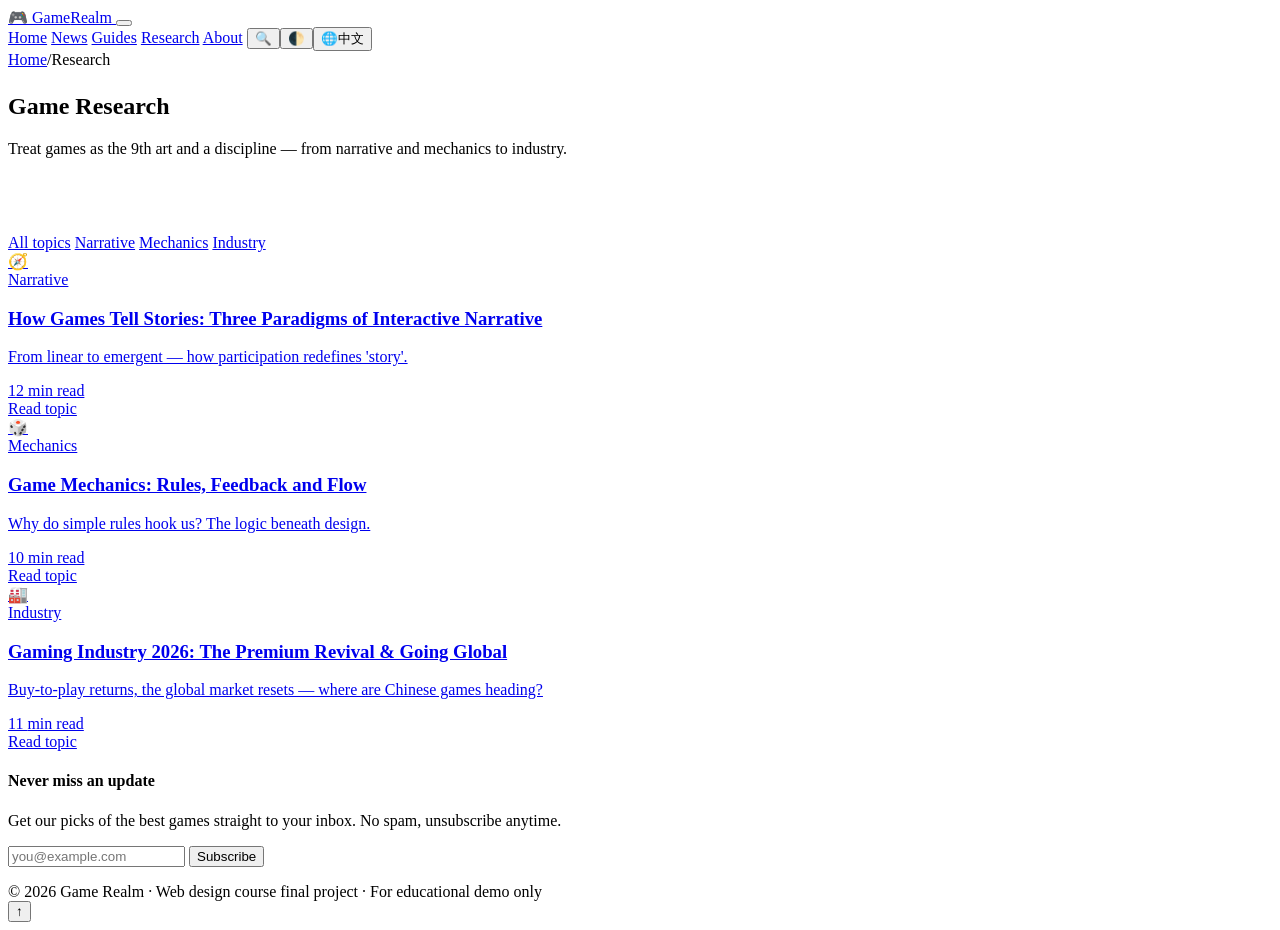
==== research/index.html @ 612303a9 "Add Research channel home and narrative essay" ====
<!DOCTYPE html>
<html lang="en">
<head>
  <meta charset="UTF-8">
  <meta name="viewport" content="width=device-width, initial-scale=1.0">
  <title>Game Research — Game Realm</title>
  <link rel="stylesheet" href="../css/style.css">
</head>
<body>

  <header class="site-header">
    <div class="nav-inner">
      <a href="../index.html" class="logo">
        <span class="logo-mark">🎮</span>
        <span class="logo-text">Game<span>Realm</span></span>
      </a>
      <button class="nav-toggle" aria-label="Open menu"><span></span><span></span><span></span></button>
      <nav class="nav-menu">
        <a href="../index.html" data-i18n="nav.home">Home</a>
        <a href="../news/index.html" data-i18n="nav.news">News</a>
        <a href="../guides/index.html" data-i18n="nav.guides">Guides</a>
        <a href="index.html" class="active" data-i18n="nav.research">Research</a>
        <a href="../about.html" data-i18n="nav.about">About</a>
        <button class="lang-toggle" type="button"><span class="globe">🌐</span><span class="label">中文</span></button>
      </nav>
    </div>
  </header>

  <section class="hero" style="padding-bottom:50px;">
    <div class="container">
      <div class="breadcrumb" style="padding:0;text-align:left;">
        <a href="../index.html" data-i18n="nav.home">Home</a><span class="sep">/</span><span data-i18n="nav.research">Research</span>
      </div>
      <h1 style="margin-top:24px;" data-i18n="research.eyebrow">Game Research</h1>
      <p class="lead" data-i18n="research.lead">Treat games as the 9th art and a discipline — from narrative and mechanics to industry.</p>
    </div>
  </section>

  <section class="section" style="padding-top:10px;">
    <div class="container">
      <div class="cat-chips reveal">
        <a href="index.html" class="active" data-i18n="research.chip_all">All topics</a>
        <a href="research-narrative.html" data-i18n="research.chip_narr">Narrative</a>
        <a href="research-mechanics.html" data-i18n="research.chip_mech">Mechanics</a>
        <a href="research-industry.html" data-i18n="research.chip_ind">Industry</a>
      </div>

      <div class="grid">
        <a class="card reveal" href="research-narrative.html">
          <div class="card-thumb t-gold">🧭</div>
          <div class="card-body">
            <span class="card-tag tag-gold" data-i18n="home.r1_tag">Narrative</span>
            <h3 data-i18n="home.r1_t">How Games Tell Stories: Three Paradigms of Interactive Narrative</h3>
            <p data-i18n="home.r1_d">From linear to emergent — how participation redefines 'story'.</p>
            <div class="card-meta"><span>12 <span data-i18n="research.minread">min read</span></span></div>
            <span class="card-more" data-i18n="research.read">Read topic</span>
          </div>
        </a>

        <a class="card reveal" href="research-mechanics.html">
          <div class="card-thumb t-cyan">🎲</div>
          <div class="card-body">
            <span class="card-tag" data-i18n="home.r2_tag">Mechanics</span>
            <h3 data-i18n="home.r2_t">Game Mechanics: Rules, Feedback and Flow</h3>
            <p data-i18n="home.r2_d">Why do simple rules hook us? The logic beneath design.</p>
            <div class="card-meta"><span>10 <span data-i18n="research.minread">min read</span></span></div>
            <span class="card-more" data-i18n="research.read">Read topic</span>
          </div>
        </a>

        <a class="card reveal" href="research-industry.html">
          <div class="card-thumb t-purple">🏭</div>
          <div class="card-body">
            <span class="card-tag tag-purple" data-i18n="home.r3_tag">Industry</span>
            <h3 data-i18n="home.r3_t">Gaming Industry 2026: The Premium Revival & Going Global</h3>
            <p data-i18n="home.r3_d">Buy-to-play returns, the global market resets — where are Chinese games heading?</p>
            <div class="card-meta"><span>11 <span data-i18n="research.minread">min read</span></span></div>
            <span class="card-more" data-i18n="research.read">Read topic</span>
          </div>
        </a>
      </div>
    </div>
  </section>

  <footer class="site-footer">
    <div class="container">
      <div class="subscribe-box">
        <h4 data-i18n="sub.title">Never miss an update</h4>
        <p data-i18n="sub.desc">Get our picks of the best games straight to your inbox. No spam, unsubscribe anytime.</p>
        <form class="subscribe-form" novalidate>
          <input class="sub-email" type="email" data-i18n-ph="sub.ph" placeholder="you@example.com" aria-label="Email">
          <button class="btn btn-primary sub-btn" type="submit" data-i18n="sub.btn">Subscribe</button>
        </form>
        <p class="sub-msg"></p>
      </div>
      <div class="footer-bottom">© <span id="year">2026</span> Game Realm<span data-i18n="foot.copy_suffix_short"></span></div>
    </div>
  </footer>

  <button id="backTop" aria-label="Back to top">↑</button>
  <script src="../js/i18n.js"></script>
  <script src="../js/search.js"></script>
  <script src="../js/main.js"></script>
</body>
</html>
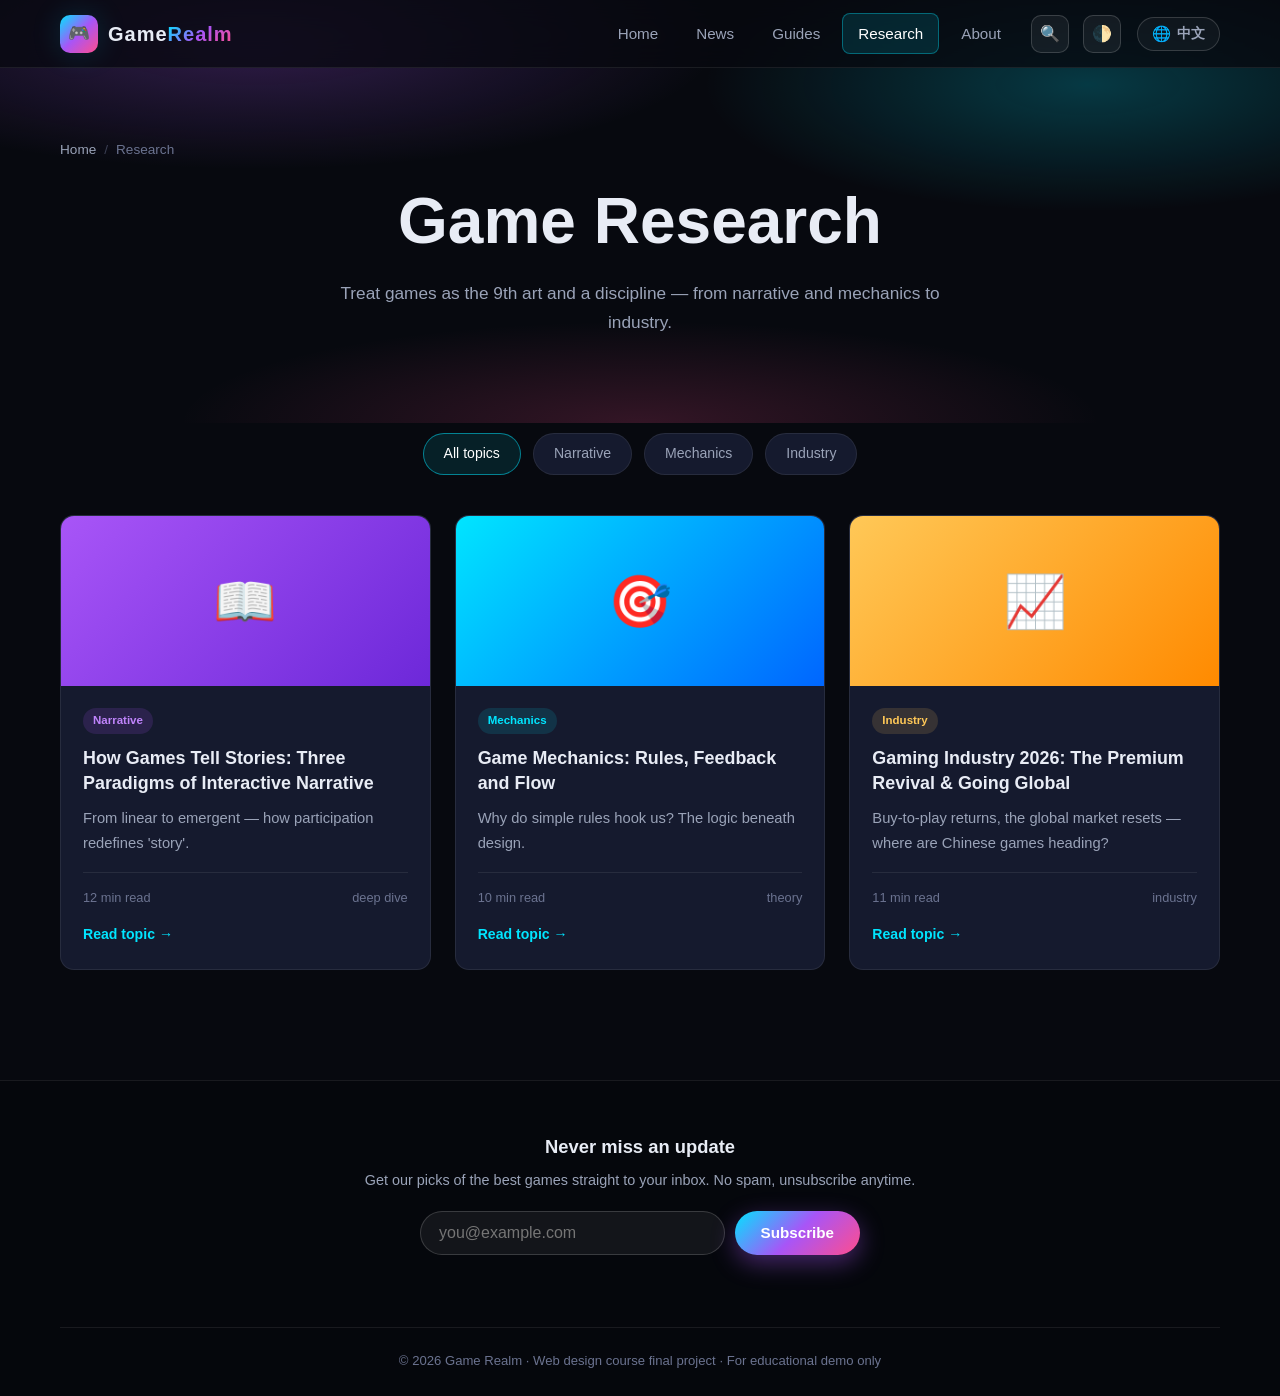
==== commit 558437d6: "Sync guides and research index to exact local copies" ====
--- a/research/index.html
+++ b/research/index.html
@@ -32,7 +32,7 @@
         <a href="../index.html" data-i18n="nav.home">Home</a><span class="sep">/</span><span data-i18n="nav.research">Research</span>
       </div>
       <h1 style="margin-top:24px;" data-i18n="research.eyebrow">Game Research</h1>
-      <p class="lead" data-i18n="research.lead">Treat games as the 9th art and a discipline — from narrative and mechanics to industry.</p>
+      <p class="lead" data-i18n="research.lead">Treat games as the 9th art and a discipline...</p>
     </div>
   </section>
 
@@ -47,34 +47,34 @@
 
       <div class="grid">
         <a class="card reveal" href="research-narrative.html">
-          <div class="card-thumb t-gold">🧭</div>
+          <div class="card-thumb t-purple">📖</div>
           <div class="card-body">
-            <span class="card-tag tag-gold" data-i18n="home.r1_tag">Narrative</span>
-            <h3 data-i18n="home.r1_t">How Games Tell Stories: Three Paradigms of Interactive Narrative</h3>
+            <span class="card-tag tag-purple" data-i18n="home.r1_tag">Narrative</span>
+            <h3 data-i18n="home.r1_t">How Games Tell Stories: Three Paradigms</h3>
             <p data-i18n="home.r1_d">From linear to emergent — how participation redefines 'story'.</p>
-            <div class="card-meta"><span>12 <span data-i18n="research.minread">min read</span></span></div>
+            <div class="card-meta"><span data-i18n="rNarr.meta_v">12 min read</span><span data-i18n="research.deep">deep dive</span></div>
             <span class="card-more" data-i18n="research.read">Read topic</span>
           </div>
         </a>
 
         <a class="card reveal" href="research-mechanics.html">
-          <div class="card-thumb t-cyan">🎲</div>
+          <div class="card-thumb t-cyan">🎯</div>
           <div class="card-body">
             <span class="card-tag" data-i18n="home.r2_tag">Mechanics</span>
             <h3 data-i18n="home.r2_t">Game Mechanics: Rules, Feedback and Flow</h3>
             <p data-i18n="home.r2_d">Why do simple rules hook us? The logic beneath design.</p>
-            <div class="card-meta"><span>10 <span data-i18n="research.minread">min read</span></span></div>
+            <div class="card-meta"><span data-i18n="rMech.meta_v">10 min read</span><span data-i18n="research.theory">theory</span></div>
             <span class="card-more" data-i18n="research.read">Read topic</span>
           </div>
         </a>
 
         <a class="card reveal" href="research-industry.html">
-          <div class="card-thumb t-purple">🏭</div>
+          <div class="card-thumb t-gold">📈</div>
           <div class="card-body">
-            <span class="card-tag tag-purple" data-i18n="home.r3_tag">Industry</span>
-            <h3 data-i18n="home.r3_t">Gaming Industry 2026: The Premium Revival & Going Global</h3>
-            <p data-i18n="home.r3_d">Buy-to-play returns, the global market resets — where are Chinese games heading?</p>
-            <div class="card-meta"><span>11 <span data-i18n="research.minread">min read</span></span></div>
+            <span class="card-tag tag-gold" data-i18n="home.r3_tag">Industry</span>
+            <h3 data-i18n="home.r3_t">Gaming Industry 2026: Premium Revival & Going Global</h3>
+            <p data-i18n="home.r3_d">Buy-to-play returns — where are Chinese games heading?</p>
+            <div class="card-meta"><span data-i18n="rInd.meta_v">11 min read</span><span data-i18n="research.industry_l">industry</span></div>
             <span class="card-more" data-i18n="research.read">Read topic</span>
           </div>
         </a>
--- a/css/style.css
+++ b/css/style.css
@@ -0,0 +1,825 @@
+/* ============================================================
+   游戏天地 Game Realm — 全站共享样式
+   设计风格：深色游戏风 + 霓虹渐变 + 玻璃拟态
+   响应式断点：768px（平板）/ 1024px（桌面）
+   ============================================================ */
+
+/* ---------- 设计变量 ---------- */
+:root {
+  --bg-darkest: #07090f;
+  --bg-dark: #0d1120;
+  --bg-card: #151a2e;
+  --bg-card-hover: #1c2240;
+  --border: rgba(255, 255, 255, 0.08);
+  --border-bright: rgba(255, 255, 255, 0.16);
+
+  --text-main: #e8ecf5;
+  --text-sub: #9aa3b8;
+  --text-dim: #6b7390;
+
+  --neon-cyan: #00e5ff;
+  --neon-purple: #a855f7;
+  --neon-pink: #ff4d8d;
+  --neon-gold: #ffc857;
+
+  --gradient-main: linear-gradient(135deg, #00e5ff 0%, #a855f7 50%, #ff4d8d 100%);
+  --gradient-cyan: linear-gradient(135deg, #00e5ff, #0066ff);
+  --gradient-purple: linear-gradient(135deg, #a855f7, #6d28d9);
+  --gradient-pink: linear-gradient(135deg, #ff4d8d, #b026ff);
+
+  --radius-sm: 8px;
+  --radius-md: 14px;
+  --radius-lg: 22px;
+
+  --shadow-glow: 0 0 30px rgba(0, 229, 255, 0.15);
+  --shadow-card: 0 10px 30px rgba(0, 0, 0, 0.4);
+
+  --header-h: 68px;
+  --max-w: 1200px;
+}
+
+/* ---------- 基础重置 ---------- */
+* { margin: 0; padding: 0; box-sizing: border-box; }
+
+html { scroll-behavior: smooth; scroll-padding-top: calc(var(--header-h) + 16px); }
+
+body {
+  font-family: "PingFang SC", "Microsoft YaHei", "Segoe UI", "Helvetica Neue", Arial, sans-serif;
+  background: var(--bg-darkest);
+  color: var(--text-main);
+  line-height: 1.7;
+  min-height: 100vh;
+  overflow-x: hidden;
+}
+
+a { color: inherit; text-decoration: none; transition: color .25s ease; }
+a:hover { color: var(--neon-cyan); }
+
+img { max-width: 100%; display: block; }
+
+ul { list-style: none; }
+
+.container {
+  width: 100%;
+  max-width: var(--max-w);
+  margin: 0 auto;
+  padding: 0 20px;
+}
+
+/* ---------- 顶部导航 ---------- */
+.site-header {
+  position: fixed;
+  top: 0; left: 0; right: 0;
+  height: var(--header-h);
+  z-index: 1000;
+  background: rgba(7, 9, 15, 0.75);
+  backdrop-filter: blur(14px);
+  -webkit-backdrop-filter: blur(14px);
+  border-bottom: 1px solid var(--border);
+  transition: background .3s ease;
+}
+
+.nav-inner {
+  max-width: var(--max-w);
+  margin: 0 auto;
+  padding: 0 20px;
+  height: 100%;
+  display: flex;
+  align-items: center;
+  justify-content: space-between;
+}
+
+.logo {
+  display: flex;
+  align-items: center;
+  gap: 10px;
+  font-size: 1.25rem;
+  font-weight: 800;
+  letter-spacing: 1px;
+}
+.logo-mark {
+  width: 38px; height: 38px;
+  border-radius: 10px;
+  background: var(--gradient-main);
+  display: grid;
+  place-items: center;
+  font-size: 1.1rem;
+  color: #fff;
+  box-shadow: var(--shadow-glow);
+}
+.logo-text span {
+  background: var(--gradient-main);
+  -webkit-background-clip: text;
+  background-clip: text;
+  -webkit-text-fill-color: transparent;
+}
+
+.nav-menu {
+  display: flex;
+  align-items: center;
+  gap: 6px;
+}
+.nav-menu a {
+  padding: 8px 16px;
+  border-radius: 8px;
+  font-size: .95rem;
+  color: var(--text-sub);
+  font-weight: 500;
+}
+.nav-menu a:hover { color: var(--text-main); background: rgba(255,255,255,.06); }
+.nav-menu a.active {
+  color: #fff;
+  background: rgba(0, 229, 255, .12);
+  box-shadow: inset 0 0 0 1px rgba(0,229,255,.35);
+}
+
+/* 语言切换按钮 */
+.lang-toggle {
+  display: inline-flex;
+  align-items: center;
+  gap: 6px;
+  margin-left: 10px;
+  padding: 7px 14px;
+  border-radius: 999px;
+  border: 1px solid var(--border-bright);
+  background: rgba(255,255,255,.04);
+  color: var(--text-sub);
+  font-size: .85rem;
+  font-weight: 600;
+  cursor: pointer;
+  transition: all .25s ease;
+  white-space: nowrap;
+}
+.lang-toggle:hover {
+  color: #fff;
+  border-color: rgba(0,229,255,.5);
+  background: rgba(0,229,255,.1);
+}
+.lang-toggle .globe { font-size: .95rem; }
+
+/* 汉堡按钮（移动端） */
+.nav-toggle {
+  display: none;
+  flex-direction: column;
+  gap: 5px;
+  background: none;
+  border: 0;
+  cursor: pointer;
+  padding: 8px;
+}
+.nav-toggle span {
+  width: 24px; height: 2px;
+  background: var(--text-main);
+  border-radius: 2px;
+  transition: transform .3s, opacity .3s;
+}
+.nav-toggle.open span:nth-child(1) { transform: translateY(7px) rotate(45deg); }
+.nav-toggle.open span:nth-child(2) { opacity: 0; }
+.nav-toggle.open span:nth-child(3) { transform: translateY(-7px) rotate(-45deg); }
+
+/* ---------- Hero 区 ---------- */
+.hero {
+  position: relative;
+  padding: calc(var(--header-h) + 70px) 0 90px;
+  text-align: center;
+  overflow: hidden;
+}
+.hero::before {
+  content: "";
+  position: absolute;
+  inset: 0;
+  background:
+    radial-gradient(ellipse 60% 50% at 20% 10%, rgba(168,85,247,.25), transparent 60%),
+    radial-gradient(ellipse 50% 50% at 85% 20%, rgba(0,229,255,.22), transparent 60%),
+    radial-gradient(ellipse 60% 40% at 50% 100%, rgba(255,77,141,.18), transparent 60%);
+  pointer-events: none;
+}
+.hero .container { position: relative; z-index: 1; }
+
+.hero-badge {
+  display: inline-block;
+  padding: 6px 16px;
+  border: 1px solid rgba(0,229,255,.4);
+  border-radius: 999px;
+  font-size: .82rem;
+  color: var(--neon-cyan);
+  margin-bottom: 22px;
+  background: rgba(0,229,255,.06);
+}
+.hero h1 {
+  font-size: clamp(2.2rem, 6vw, 4rem);
+  font-weight: 900;
+  line-height: 1.15;
+  margin-bottom: 20px;
+}
+.hero h1 .gradient-text {
+  background: var(--gradient-main);
+  -webkit-background-clip: text;
+  background-clip: text;
+  -webkit-text-fill-color: transparent;
+}
+.hero p.lead {
+  max-width: 640px;
+  margin: 0 auto 36px;
+  color: var(--text-sub);
+  font-size: 1.08rem;
+}
+
+.btn {
+  display: inline-block;
+  padding: 13px 32px;
+  border-radius: 999px;
+  font-weight: 700;
+  font-size: .95rem;
+  cursor: pointer;
+  border: 0;
+  transition: transform .25s ease, box-shadow .25s ease;
+}
+.btn:hover { transform: translateY(-2px); }
+.btn-primary {
+  background: var(--gradient-main);
+  color: #fff;
+  box-shadow: 0 8px 24px rgba(168,85,247,.4);
+}
+.btn-ghost {
+  background: transparent;
+  color: var(--text-main);
+  box-shadow: inset 0 0 0 1px var(--border-bright);
+}
+.btn-ghost:hover { background: rgba(255,255,255,.06); }
+.hero .btn { margin: 0 8px; }
+
+/* ---------- 通用区块 ---------- */
+.section { padding: 70px 0; }
+.section-alt { background: var(--bg-dark); }
+
+.section-head {
+  text-align: center;
+  margin-bottom: 46px;
+}
+.section-head .eyebrow {
+  color: var(--neon-cyan);
+  font-size: .85rem;
+  letter-spacing: 3px;
+  text-transform: uppercase;
+  font-weight: 700;
+}
+.section-head h2 {
+  font-size: clamp(1.6rem, 3.5vw, 2.4rem);
+  margin: 8px 0 12px;
+  font-weight: 800;
+}
+.section-head p { color: var(--text-sub); max-width: 620px; margin: 0 auto; }
+
+/* ---------- 卡片网格 ---------- */
+.grid {
+  display: grid;
+  gap: 24px;
+  grid-template-columns: repeat(3, 1fr);
+}
+.grid-2 { grid-template-columns: repeat(2, 1fr); }
+
+.card {
+  background: var(--bg-card);
+  border: 1px solid var(--border);
+  border-radius: var(--radius-md);
+  overflow: hidden;
+  transition: transform .3s ease, border-color .3s ease, box-shadow .3s ease;
+  display: flex;
+  flex-direction: column;
+}
+.card:hover {
+  transform: translateY(-6px);
+  border-color: rgba(0,229,255,.4);
+  box-shadow: var(--shadow-card), var(--shadow-glow);
+}
+
+.card-thumb {
+  height: 170px;
+  display: grid;
+  place-items: center;
+  font-size: 3.2rem;
+  position: relative;
+  overflow: hidden;
+}
+.card-thumb.t-cyan { background: var(--gradient-cyan); }
+.card-thumb.t-purple { background: var(--gradient-purple); }
+.card-thumb.t-pink { background: var(--gradient-pink); }
+.card-thumb.t-gold { background: linear-gradient(135deg, #ffc857, #ff8a00); }
+.card-thumb.t-green { background: linear-gradient(135deg, #22c55e, #0e9f6e); }
+.card-thumb.t-blue { background: linear-gradient(135deg, #3b82f6, #1e40af); }
+
+.card-body { padding: 22px; flex: 1; display: flex; flex-direction: column; }
+.card-tag {
+  display: inline-block;
+  font-size: .72rem;
+  padding: 3px 10px;
+  border-radius: 999px;
+  background: rgba(0,229,255,.12);
+  color: var(--neon-cyan);
+  margin-bottom: 12px;
+  width: fit-content;
+  font-weight: 600;
+}
+.card-tag.tag-pink { background: rgba(255,77,141,.12); color: var(--neon-pink); }
+.card-tag.tag-purple { background: rgba(168,85,247,.15); color: #c084fc; }
+.card-tag.tag-gold { background: rgba(255,200,87,.14); color: var(--neon-gold); }
+
+.card-body h3 { font-size: 1.12rem; margin-bottom: 10px; line-height: 1.4; }
+.card-body p { color: var(--text-sub); font-size: .92rem; flex: 1; }
+.card-meta {
+  margin-top: 16px;
+  padding-top: 14px;
+  border-top: 1px solid var(--border);
+  display: flex;
+  justify-content: space-between;
+  font-size: .8rem;
+  color: var(--text-dim);
+}
+.card-more {
+  margin-top: 14px;
+  font-size: .88rem;
+  font-weight: 700;
+  color: var(--neon-cyan);
+}
+.card-more::after { content: " →"; transition: margin-left .25s; }
+.card:hover .card-more::after { margin-left: 5px; }
+
+/* ---------- 面包屑 ---------- */
+.breadcrumb {
+  padding: calc(var(--header-h) + 28px) 0 0;
+  font-size: .85rem;
+  color: var(--text-dim);
+}
+.breadcrumb a { color: var(--text-sub); }
+.breadcrumb a:hover { color: var(--neon-cyan); }
+.breadcrumb .sep { margin: 0 8px; opacity: .5; }
+
+/* ---------- 文章页 ---------- */
+.article-hero {
+  padding: 30px 0 40px;
+}
+.article-hero .thumb-big {
+  height: 280px;
+  border-radius: var(--radius-lg);
+  display: grid;
+  place-items: center;
+  font-size: 5.5rem;
+  margin-bottom: 30px;
+  box-shadow: var(--shadow-card);
+}
+.article-hero h1 {
+  font-size: clamp(1.7rem, 4vw, 2.6rem);
+  line-height: 1.25;
+  margin-bottom: 16px;
+}
+.article-meta {
+  display: flex;
+  flex-wrap: wrap;
+  gap: 18px;
+  color: var(--text-dim);
+  font-size: .88rem;
+  margin-bottom: 10px;
+}
+.article-meta .dot { color: var(--neon-cyan); }
+
+.article-body {
+  max-width: 820px;
+  margin: 0 auto;
+  padding-bottom: 60px;
+}
+.article-body h2 {
+  font-size: 1.4rem;
+  margin: 38px 0 16px;
+  padding-left: 14px;
+  border-left: 4px solid var(--neon-cyan);
+}
+.article-body h3 { font-size: 1.12rem; margin: 26px 0 12px; color: var(--text-main); }
+.article-body p { margin-bottom: 16px; color: #c4cbdc; }
+.article-body ul { margin: 0 0 18px 4px; }
+.article-body ul li {
+  position: relative;
+  padding-left: 22px;
+  margin-bottom: 10px;
+  color: #c4cbdc;
+}
+.article-body ul li::before {
+  content: "▸";
+  position: absolute;
+  left: 0;
+  color: var(--neon-cyan);
+}
+.article-body blockquote {
+  border-left: 4px solid var(--neon-purple);
+  background: rgba(168,85,247,.08);
+  padding: 16px 20px;
+  border-radius: 0 var(--radius-sm) var(--radius-sm) 0;
+  margin: 20px 0;
+  color: #d8c8f5;
+  font-style: italic;
+}
+.article-body table {
+  width: 100%;
+  border-collapse: collapse;
+  margin: 20px 0;
+  font-size: .92rem;
+}
+.article-body th, .article-body td {
+  border: 1px solid var(--border);
+  padding: 10px 14px;
+  text-align: left;
+}
+.article-body th { background: rgba(0,229,255,.08); color: var(--neon-cyan); }
+
+/* 上一篇/下一篇 */
+.pager {
+  display: flex;
+  justify-content: space-between;
+  gap: 16px;
+  margin-top: 40px;
+  padding-top: 28px;
+  border-top: 1px solid var(--border);
+}
+.pager a {
+  flex: 1;
+  background: var(--bg-card);
+  border: 1px solid var(--border);
+  border-radius: var(--radius-md);
+  padding: 16px 20px;
+  font-size: .88rem;
+  transition: border-color .25s;
+}
+.pager a:hover { border-color: rgba(0,229,255,.4); }
+.pager .dir { color: var(--text-dim); font-size: .75rem; display: block; margin-bottom: 4px; }
+.pager a.next { text-align: right; }
+
+/* ---------- 数据统计条 ---------- */
+.stats-row {
+  display: grid;
+  grid-template-columns: repeat(4, 1fr);
+  gap: 20px;
+  margin-top: 40px;
+}
+.stat-box {
+  text-align: center;
+  padding: 24px 10px;
+  background: var(--bg-card);
+  border: 1px solid var(--border);
+  border-radius: var(--radius-md);
+}
+.stat-box .num {
+  font-size: 2rem;
+  font-weight: 900;
+  background: var(--gradient-main);
+  -webkit-background-clip: text;
+  background-clip: text;
+  -webkit-text-fill-color: transparent;
+}
+.stat-box .label { color: var(--text-sub); font-size: .85rem; margin-top: 4px; }
+
+/* ---------- 栏目导航 chips ---------- */
+.cat-chips {
+  display: flex;
+  flex-wrap: wrap;
+  gap: 12px;
+  justify-content: center;
+  margin-bottom: 40px;
+}
+.cat-chips a {
+  padding: 8px 20px;
+  border-radius: 999px;
+  background: var(--bg-card);
+  border: 1px solid var(--border);
+  font-size: .88rem;
+  color: var(--text-sub);
+}
+.cat-chips a:hover, .cat-chips a.active {
+  color: #fff;
+  border-color: rgba(0,229,255,.5);
+  background: rgba(0,229,255,.1);
+}
+
+/* ---------- 页脚 ---------- */
+.site-footer {
+  background: #05070c;
+  border-top: 1px solid var(--border);
+  padding: 50px 0 24px;
+  margin-top: 40px;
+}
+.footer-grid {
+  display: grid;
+  grid-template-columns: 2fr 1fr 1fr 1fr;
+  gap: 36px;
+  margin-bottom: 36px;
+}
+.footer-grid h4 { font-size: 1rem; margin-bottom: 16px; }
+.footer-grid p, .footer-grid li { color: var(--text-sub); font-size: .88rem; margin-bottom: 10px; }
+.footer-grid a:hover { color: var(--neon-cyan); }
+.footer-bottom {
+  border-top: 1px solid var(--border);
+  padding-top: 22px;
+  text-align: center;
+  color: var(--text-dim);
+  font-size: .82rem;
+}
+
+/* ---------- 回到顶部 ---------- */
+#backTop {
+  position: fixed;
+  right: 24px; bottom: 24px;
+  width: 46px; height: 46px;
+  border-radius: 50%;
+  background: var(--gradient-main);
+  color: #fff;
+  border: 0;
+  cursor: pointer;
+  font-size: 1.2rem;
+  opacity: 0;
+  pointer-events: none;
+  transition: opacity .3s, transform .3s;
+  z-index: 900;
+  box-shadow: 0 8px 20px rgba(168,85,247,.4);
+}
+#backTop.show { opacity: 1; pointer-events: auto; }
+#backTop:hover { transform: translateY(-3px); }
+
+/* ---------- 滚动显现动画 ---------- */
+.reveal {
+  opacity: 0;
+  transform: translateY(28px);
+  transition: opacity .7s ease, transform .7s ease;
+}
+.reveal.visible { opacity: 1; transform: translateY(0); }
+
+/* ---------- 时间线（研究页用） ---------- */
+.timeline { position: relative; padding-left: 30px; margin: 30px 0; }
+.timeline::before {
+  content: "";
+  position: absolute;
+  left: 8px; top: 0; bottom: 0;
+  width: 2px;
+  background: var(--gradient-main);
+}
+.timeline-item { position: relative; margin-bottom: 28px; }
+.timeline-item::before {
+  content: "";
+  position: absolute;
+  left: -28px; top: 6px;
+  width: 12px; height: 12px;
+  border-radius: 50%;
+  background: var(--neon-cyan);
+  box-shadow: 0 0 0 4px rgba(0,229,255,.2);
+}
+.timeline-item .t-year { color: var(--neon-cyan); font-weight: 700; font-size: .9rem; }
+.timeline-item h4 { margin: 4px 0 6px; }
+.timeline-item p { color: var(--text-sub); font-size: .92rem; }
+
+/* ---------- 响应式 ---------- */
+@media (max-width: 1024px) {
+  .grid { grid-template-columns: repeat(2, 1fr); }
+  .stats-row { grid-template-columns: repeat(2, 1fr); }
+  .footer-grid { grid-template-columns: 1fr 1fr; }
+}
+
+@media (max-width: 768px) {
+  .nav-toggle { display: flex; }
+  .nav-menu {
+    position: fixed;
+    top: var(--header-h);
+    left: 0; right: 0;
+    flex-direction: column;
+    align-items: stretch;
+    gap: 0;
+    background: rgba(7, 9, 15, 0.98);
+    backdrop-filter: blur(14px);
+    border-bottom: 1px solid var(--border);
+    padding: 12px 20px 20px;
+    transform: translateY(-130%);
+    transition: transform .35s ease;
+  }
+  .nav-menu.open { transform: translateY(0); }
+  .nav-menu a { padding: 14px 12px; border-radius: 8px; }
+
+  .grid, .grid-2 { grid-template-columns: 1fr; }
+  .stats-row { grid-template-columns: repeat(2, 1fr); }
+  .footer-grid { grid-template-columns: 1fr; gap: 24px; }
+  .pager { flex-direction: column; }
+  .pager a.next { text-align: left; }
+  .hero { padding: calc(var(--header-h) + 40px) 0 60px; }
+  .article-hero .thumb-big { height: 190px; font-size: 3.6rem; }
+  .section { padding: 50px 0; }
+}
+
+@media (max-width: 420px) {
+  .stats-row { grid-template-columns: 1fr; }
+  .hero .btn { display: block; margin: 8px auto; max-width: 240px; }
+}
+
+/* ============================================================
+   扩展功能样式：亮色主题 / 搜索弹层 / 进度条 / 评分 / 订阅 / 图标按钮
+   ============================================================ */
+
+/* ---------- 基础色板补充 ---------- */
+:root { color-scheme: dark; --input-bg: rgba(255,255,255,.06); }
+
+/* ---------- 亮色主题 ---------- */
+[data-theme="light"] {
+  color-scheme: light;
+  --bg-darkest: #eef2f9;
+  --bg-dark: #e4eaf4;
+  --bg-card: #ffffff;
+  --bg-card-hover: #f5f8ff;
+  --border: rgba(15, 23, 42, .10);
+  --border-bright: rgba(15, 23, 42, .18);
+  --text-main: #1b2333;
+  --text-sub: #54607a;
+  --text-dim: #8b94a9;
+  --shadow-card: 0 10px 30px rgba(15,23,42,.10);
+  --input-bg: #ffffff;
+}
+[data-theme="light"] .site-header { background: rgba(238,242,249,.85); }
+[data-theme="light"] .site-footer { background: #dfe6f1; }
+[data-theme="light"] .hero::before { opacity: .5; }
+[data-theme="light"] .btn-ghost { color: var(--text-main); }
+[data-theme="light"] .search-result:hover { background: rgba(0,100,255,.08); }
+[data-theme="light"] .reading-bar { box-shadow: 0 1px 6px rgba(0,0,0,.25); }
+
+/* ---------- 导航图标按钮（搜索 / 主题） ---------- */
+.nav-icon-btn {
+  display: inline-flex;
+  align-items: center;
+  justify-content: center;
+  width: 38px; height: 38px;
+  border-radius: 10px;
+  border: 1px solid var(--border-bright);
+  background: var(--input-bg);
+  color: var(--text-sub);
+  font-size: 1rem;
+  cursor: pointer;
+  transition: all .25s ease;
+  margin-left: 8px;
+  flex: 0 0 auto;
+}
+.nav-icon-btn:hover {
+  color: var(--text-main);
+  border-color: rgba(0,229,255,.5);
+  background: rgba(0,229,255,.1);
+}
+@media (max-width: 768px) {
+  .nav-icon-btn { margin: 6px 0 0; align-self: flex-start; }
+}
+
+/* ---------- 阅读进度条 ---------- */
+.reading-bar {
+  position: fixed;
+  top: 0; left: 0;
+  height: 3px; width: 0;
+  background: var(--gradient-main);
+  z-index: 1200;
+  pointer-events: none;
+  transition: width .1s linear;
+}
+
+/* ---------- 全站搜索弹层 ---------- */
+.search-overlay {
+  position: fixed;
+  inset: 0;
+  z-index: 1100;
+  background: rgba(5, 7, 12, .72);
+  backdrop-filter: blur(6px);
+  -webkit-backdrop-filter: blur(6px);
+  display: flex;
+  justify-content: center;
+  align-items: flex-start;
+  padding: 12vh 20px 20px;
+}
+.search-overlay[hidden] { display: none; }
+.search-panel {
+  width: 100%;
+  max-width: 640px;
+  background: var(--bg-card);
+  border: 1px solid var(--border-bright);
+  border-radius: var(--radius-lg);
+  overflow: hidden;
+  box-shadow: var(--shadow-card);
+}
+.search-head {
+  display: flex;
+  align-items: center;
+  gap: 10px;
+  padding: 14px 18px;
+  border-bottom: 1px solid var(--border);
+}
+.search-head .search-icon { font-size: 1rem; }
+.search-head .search-input {
+  flex: 1;
+  background: transparent;
+  border: 0;
+  outline: none;
+  color: var(--text-main);
+  font-size: 1.05rem;
+  padding: 8px 0;
+  min-width: 0;
+}
+.search-head .search-input::placeholder { color: var(--text-dim); }
+.search-close {
+  background: none;
+  border: 0;
+  color: var(--text-sub);
+  font-size: 1.15rem;
+  cursor: pointer;
+  padding: 4px 10px;
+  border-radius: 8px;
+  transition: background .2s, color .2s;
+}
+.search-close:hover { color: var(--text-main); background: rgba(255,255,255,.08); }
+.search-results {
+  max-height: 52vh;
+  overflow-y: auto;
+  padding: 10px;
+}
+.search-result {
+  display: flex;
+  align-items: baseline;
+  gap: 12px;
+  padding: 12px 14px;
+  border-radius: 10px;
+  color: var(--text-main);
+  transition: background .2s;
+}
+.search-result:hover { background: rgba(0,229,255,.08); }
+.search-result .sr-cat {
+  flex: 0 0 auto;
+  font-size: .7rem;
+  color: var(--neon-cyan);
+  border: 1px solid rgba(0,229,255,.35);
+  padding: 2px 9px;
+  border-radius: 999px;
+  white-space: nowrap;
+}
+.search-result .sr-title { font-size: .95rem; }
+.search-none { padding: 28px; text-align: center; color: var(--text-sub); }
+.search-hint { font-size: .75rem; color: var(--text-dim); padding: 0 18px 14px; }
+
+/* ---------- 文章评分 ---------- */
+.rating-widget {
+  margin: 34px 0 10px;
+  padding: 18px 22px;
+  background: var(--bg-card);
+  border: 1px solid var(--border);
+  border-radius: var(--radius-md);
+}
+.rating-widget .rating-label { font-size: .82rem; color: var(--text-sub); margin-bottom: 6px; }
+.rating-stars {
+  font-size: 1.7rem;
+  letter-spacing: 4px;
+  cursor: pointer;
+  color: var(--text-dim);
+  user-select: none;
+}
+.rating-stars span { transition: color .15s, text-shadow .15s; }
+.rating-stars span.on,
+.rating-stars span:hover,
+.rating-stars span:hover ~ span {
+  color: var(--neon-gold);
+  text-shadow: 0 0 12px rgba(255,200,87,.55);
+}
+.rating-text { margin-top: 8px; font-size: .88rem; color: var(--text-sub); }
+
+/* ---------- 订阅表单 ---------- */
+.subscribe-box {
+  max-width: 620px;
+  margin: 0 auto 40px;
+  text-align: center;
+}
+.subscribe-box h4 { font-size: 1.15rem; margin-bottom: 6px; }
+.subscribe-box > p { color: var(--text-sub); font-size: .9rem; }
+.subscribe-form {
+  display: flex;
+  gap: 10px;
+  max-width: 440px;
+  margin: 18px auto 0;
+}
+.subscribe-form .sub-email {
+  flex: 1;
+  min-width: 0;
+  padding: 12px 18px;
+  border-radius: 999px;
+  border: 1px solid var(--border-bright);
+  background: var(--input-bg);
+  color: var(--text-main);
+  font-size: 1rem;
+  outline: none;
+  transition: border-color .25s;
+}
+.subscribe-form .sub-email:focus { border-color: rgba(0,229,255,.6); }
+.subscribe-form .sub-btn { flex: 0 0 auto; padding: 12px 26px; }
+.sub-msg { margin-top: 12px; font-size: .9rem; min-height: 1.4em; }
+.sub-msg.ok { color: #34d399; }
+.sub-msg.err { color: var(--neon-pink); }
+@media (max-width: 480px) {
+  .subscribe-form { flex-direction: column; }
+  .subscribe-form .sub-btn { width: 100%; }
+  .search-overlay { padding-top: 8vh; }
+  .search-head .search-input { font-size: 1.1rem; }
+}
